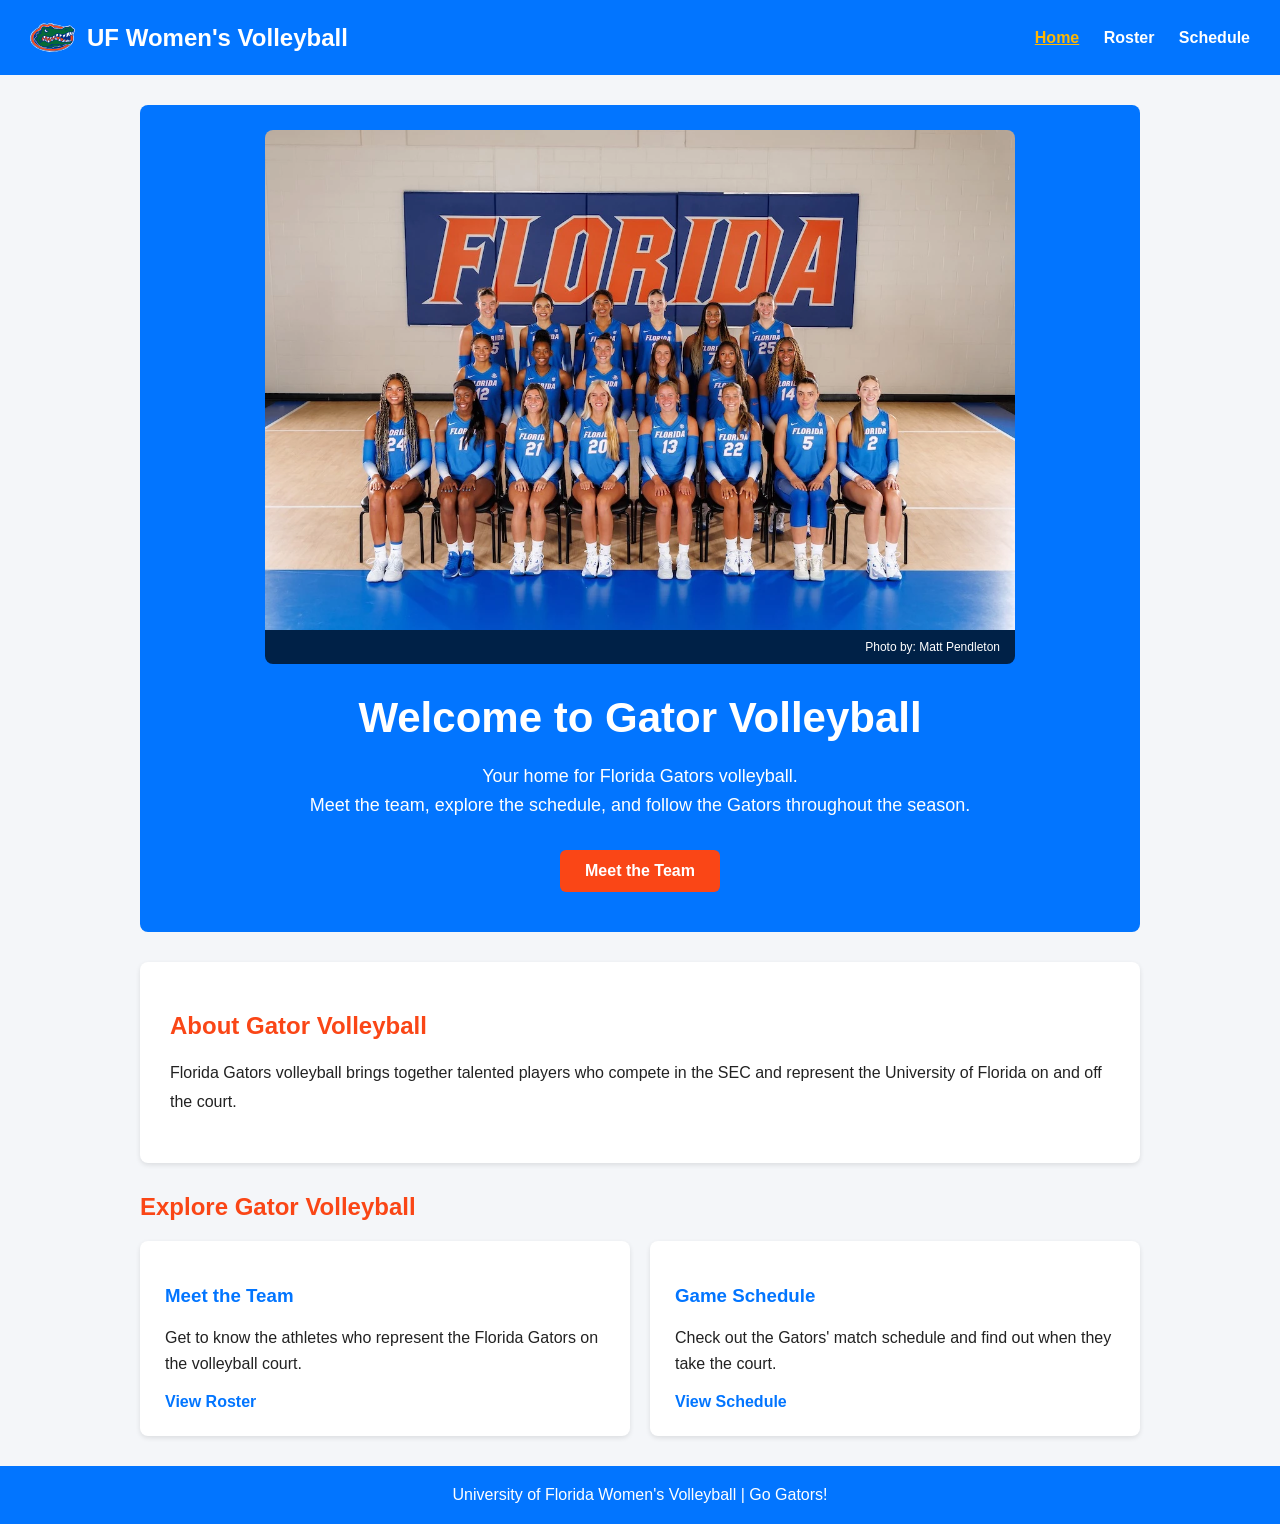
==== index.html @ fd580afe "Complete homepage design and responsive styling" ====
<!DOCTYPE html>
<html lang="en">

<head>
    <meta charset="UTF-8">
    <meta name="viewport" content="width=device-width, initial-scale=1.0">
    <title>Home | UF Women's Volleyball</title>
    <link rel="stylesheet" href="style.css">
</head>

<body>

<header class="header">
    <div class="header__brand">
        <img src="images/gator-logo.svg"
            alt="Florida Gators logo"
            class="header__logo">

        <h1 class="header__title">UF Women's Volleyball</h1>
    </div>

    <nav class="nav">
        <a href="index.html" class="nav__link nav__link--active active">Home</a>
        <a href="roster.html" class="nav__link">Roster</a>
        <a href="schedule.html" class="nav__link">Schedule</a>
    </nav>
</header>

    <main class="home">

        <section class="hero">
            <figure class="hero__figure">
                <img src="images/volleyball-hero.jpg"
                    alt="University of Florida women's volleyball team posing together on the court"
                    class="hero__image">
                <figcaption class="hero__caption">
                    Photo by: Matt Pendleton
                </figcaption>
            </figure>

            <h2 class="hero__title">Welcome to Gator Volleyball</h2>

            <p class="hero__description">
                Your home for Florida Gators volleyball.
                <br>
                Meet the team, explore the schedule, and follow the Gators throughout the season.
            </p>

            <a href="roster.html" class="hero__button">Meet the Team</a>
        </section>

        <section class="about">
            <h2 class="about__title">About Gator Volleyball</h2>
            <p class="about__description">
                Florida Gators volleyball brings together talented players who compete in the SEC and represent the
                University of Florida on and off the court.
            </p>
        </section>

        <section class="explore">
            <h2 class="explore__title">Explore Gator Volleyball</h2>

            <div class="explore__container">

                <article class="explore__card">
                    <h3 class="explore__card-title">Meet the Team</h3>
                    <p class="explore__card-description">
                        Get to know the athletes who represent the
                        Florida Gators on the volleyball court.
                    </p>
                    <a href="roster.html" class="explore__link">
                        View Roster
                    </a>
                </article>

                <article class="explore__card">
                    <h3 class="explore__card-title">Game Schedule</h3>
                    <p class="explore__card-description">
                        Check out the Gators' match schedule and
                        find out when they take the court.
                    </p>
                    <a href="schedule.html" class="explore__link">
                        View Schedule
                    </a>
                </article>

            </div>
        </section>

    </main>

    <footer class="footer">
        <p class="footer__text">
            University of Florida Women's Volleyball | Go Gators!
        </p>
    </footer>

</body>

</html>
---- style.css ----
/* Basic Page Setup */
body {
  font-family: Arial, sans-serif;
  margin: 0;
  background-color: #f4f6f9;
  color: #222222;
}

/* Header & Top-Right Navigation (Flexbox) */
header {
  background-color: #0275ff; /* Blue from UF's website */
  color: white;
  padding: 15px 30px;
  display: flex;
  justify-content: space-between; /* Pushes title left, nav right */
  align-items: center;
}

header h1 {
  margin: 0;
  font-size: 24px;
}

nav a {
  color: white;
  text-decoration: none;
  margin-left: 20px;
  font-weight: bold;
}

nav a:hover,
nav a.active {
  color: #ffb703; /* not sure what color to highlight when we hover over the tabs */
  text-decoration: underline;
}

/* Main Content Area */
main {
  max-width: 1000px;
  margin: 30px auto;
  padding: 0 20px;
}

/* Player Roster Grid (Flexbox) */
.roster-container {
  display: flex;
  flex-wrap: wrap; /* Drops cards to the next line if screen is narrow */
  gap: 20px;
}

.player-card {
  background-color: white;
  border-radius: 8px;
  padding: 15px;
  width: 220px;
  text-align: center;
  box-shadow: 0 2px 5px rgba(0, 0, 0, 0.1);
}

.player-card img {
  width: 100%;
  height: 220px;
  object-fit: cover; /* Crops photos cleanly without stretching */
  border-radius: 6px;
}

.player-card h3 {
  margin: 10px 0 5px;
  color: #6f89a9;
}

.player-card p {
  margin: 4px 0;
  color: #0275ff;
  font-size: 14px;
}

/* Schedule Table */
table {
  width: 100%;
  border-collapse: collapse;
  background-color: white;
  box-shadow: 0 2px 5px rgba(0, 0, 0, 0.1);
}

th, td {
  padding: 12px 15px;
  text-align: left;
  border-bottom: 1px solid #dddddd;
}

th {
  background-color: #6f89a9;
  color: white;
}

tr:hover {
  background-color: #f1f5f9;
}

/* !! orange color from UF's website not sure where to put this yet !!*/ 
h2 {
    color: #fa4616
}


/* Homepage Styles */

/* Hero Section */
.hero {
  background-color: #0275ff;
  color: white;
  text-align: center;
  padding: 80px 30px;
  border-radius: 8px;
}

.hero__title {
  color: white;
  font-size: 42px;
  margin: 0 0 20px;
  animation: fadeIn 1s ease-in;
}

.hero__description {
  font-size: 18px;
  line-height: 1.6;
  margin-bottom: 30px;
}

.hero__button {
  display: inline-block;
  background-color: #fa4616;
  color: white;
  padding: 12px 25px;
  border-radius: 6px;
  text-decoration: none;
  font-weight: bold;
  transition: background-color 0.3s ease;
}

.hero__button:hover {
  background-color: #c9340e;
}

/* About Section */
.about {
  background-color: white;
  padding: 30px;
  margin: 30px 0;
  border-radius: 8px;
  box-shadow: 0 2px 5px rgba(0, 0, 0, 0.1);
}

.about__description {
  line-height: 1.8;
}

/* Explore Section */
.explore {
  margin: 30px 0;
}

.explore__container {
  display: flex;
  gap: 20px;
}

.explore__card {
  flex: 1;
  background-color: white;
  padding: 25px;
  border-radius: 8px;
  box-shadow: 0 2px 5px rgba(0, 0, 0, 0.1);
  transition: transform 0.3s ease;
}

.explore__card:hover {
  transform: translateY(-5px);
}

.explore__card-title {
  color: #0275ff;
}

.explore__card-description {
  line-height: 1.6;
}

.explore__link {
  display: inline-block;
  color: #0275ff;
  font-weight: bold;
  text-decoration: none;
  transition: color 0.3s ease;
}

.explore__link:hover {
  color: #fa4616;
}

/* Footer */
.footer {
  background-color: #0275ff;
  color: white;
  text-align: center;
  padding: 20px;
}

.footer__text {
  margin: 0;
}

/* Homepage Animation */
@keyframes fadeIn {
  from {
    opacity: 0;
    transform: translateY(15px);
  }

  to {
    opacity: 1;
    transform: translateY(0);
  }
}

/* Tablet Responsive Styles */
@media (max-width: 768px) {
  .header {
    flex-direction: column;
    gap: 15px;
    text-align: center;
  }

  .nav {
    display: flex;
    justify-content: center;
    flex-wrap: wrap;
    gap: 20px;
  }

  .nav__link {
    margin-left: 0;
  }

  .hero__title {
    font-size: 32px;
  }

  .hero {
    padding: 60px 20px;
  }
}

/* Mobile Responsive Styles */
@media (max-width: 480px) {
  .explore__container {
    flex-direction: column;
  }

  .hero__title {
    font-size: 28px;
  }

  .hero__description {
    font-size: 16px;
  }

  .about {
    padding: 20px;
  }
}

/* Accessibility: Reduced Motion */
@media (prefers-reduced-motion: reduce) {
  .hero__title {
    animation: none;
  }

  .hero__button,
  .explore__card,
  .explore__link {
    transition: none;
  }
}
/* Homepage Hero Image */
.hero {
  padding: 25px 0 40px;
  overflow: hidden;
}

.hero__image {
  display: block;
  width: 90%;
  max-width: 750px;
  height: auto;
  margin: 0 auto 30px;
  border-radius: 8px;
}

.hero__title {
  padding: 0 20px;
}

.hero__description {
  padding: 0 20px;
}

/* Hero Photo and Credit */
.hero__figure {
  width: 90%;
  max-width: 750px;
  margin: 0 auto 30px;
}

.hero__image {
  display: block;
  width: 100%;
  height: auto;
  margin: 0;
  border-radius: 8px 8px 0 0;
}

.hero__caption {
  background-color: #002147;
  color: white;
  font-size: 12px;
  text-align: right;
  padding: 10px 15px;
  border-radius: 0 0 8px 8px;
}
/* Header Logo Alignment */
.header {
    display: flex;
    justify-content: space-between;
    align-items: center;
}

.header__brand {
    display: flex;
    align-items: center;
    gap: 12px;
}

.header__logo {
    width: 45px;
    height: 45px;
    object-fit: contain;
    flex-shrink: 0;
}

.header__title {
    font-size: 24px;
    margin: 0;
}
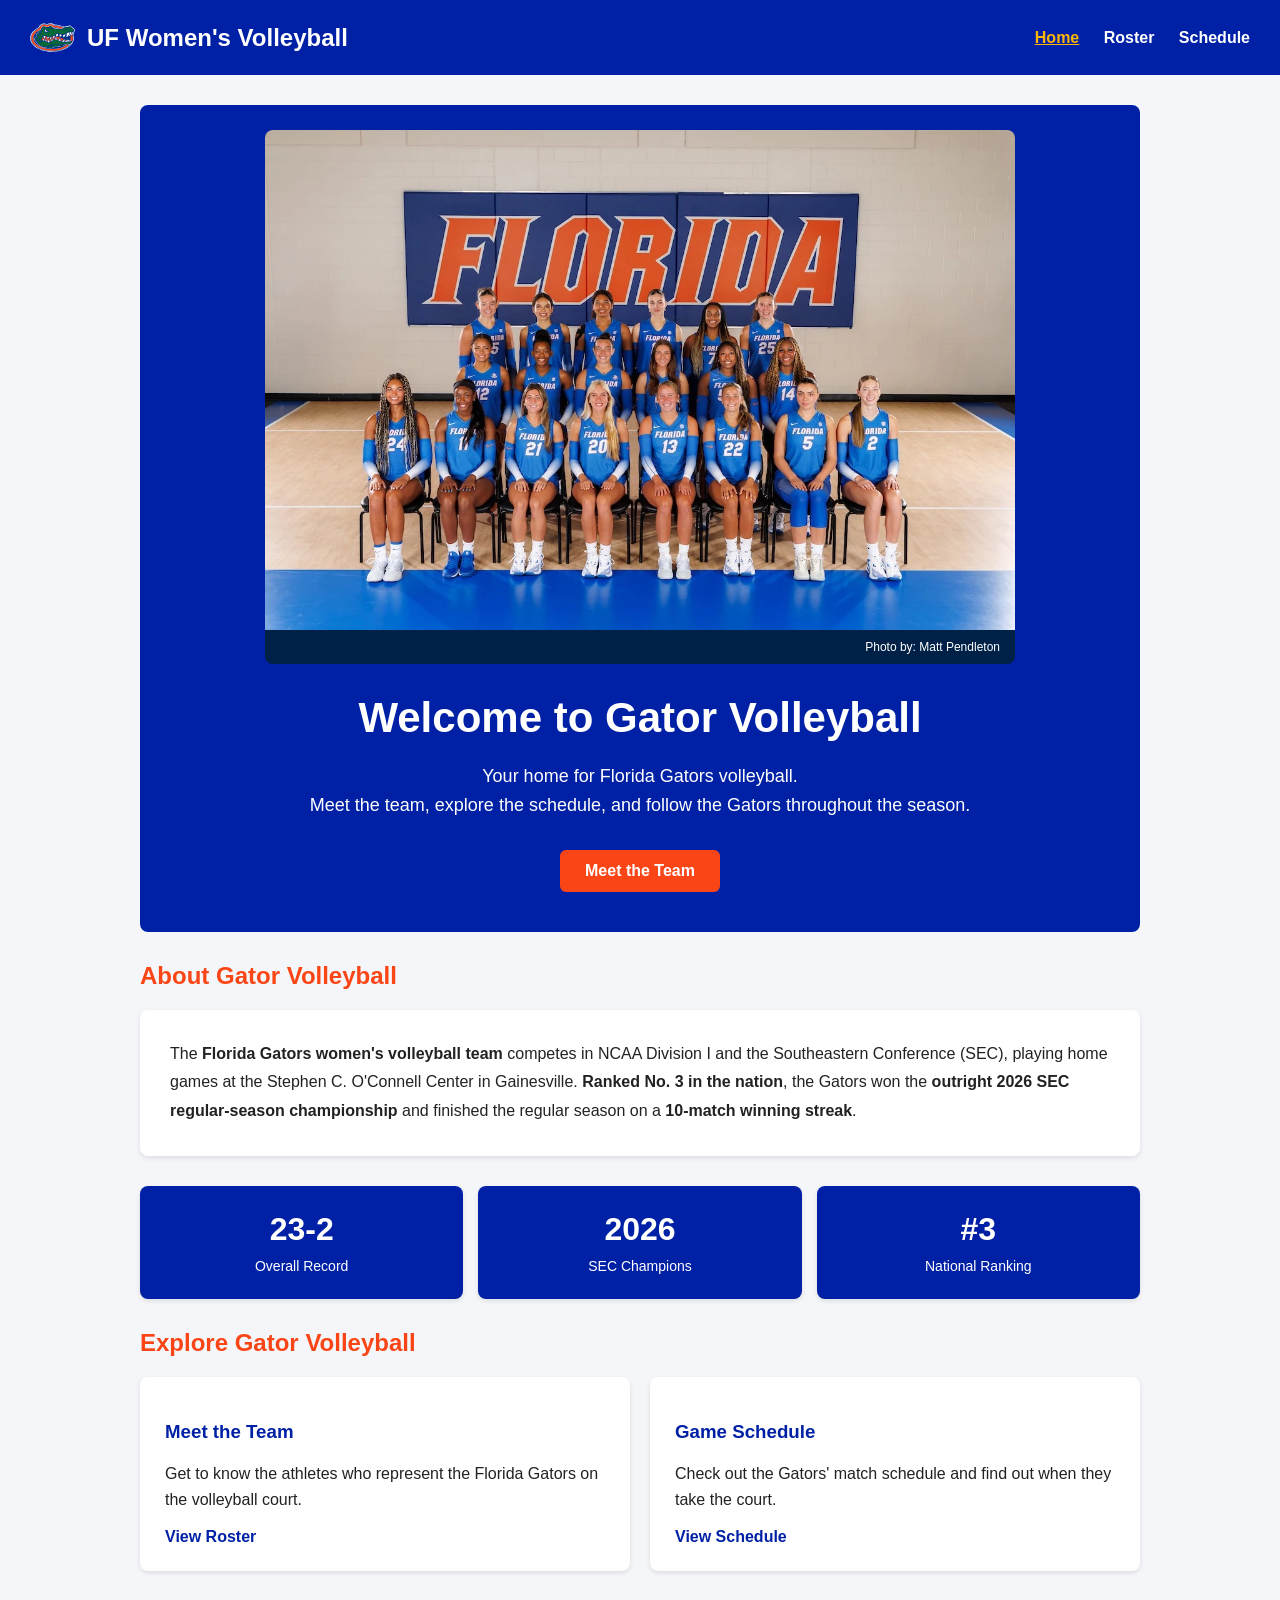
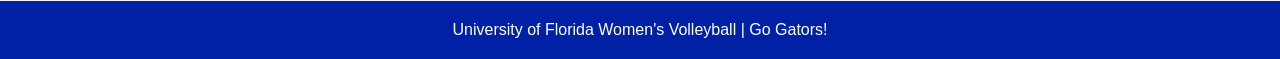
==== commit 7c6cad27: "Update homepage design and responsive styling" ====
--- a/index.html
+++ b/index.html
@@ -10,21 +10,19 @@
 
 <body>
 
-<header class="header">
-    <div class="header__brand">
-        <img src="images/gator-logo.svg"
-            alt="Florida Gators logo"
-            class="header__logo">
+    <header class="header">
+        <div class="header__brand">
+            <img src="images/gator-logo.svg" alt="Florida Gators logo" class="header__logo">
 
-        <h1 class="header__title">UF Women's Volleyball</h1>
-    </div>
+            <h1 class="header__title">UF Women's Volleyball</h1>
+        </div>
 
-    <nav class="nav">
-        <a href="index.html" class="nav__link nav__link--active active">Home</a>
-        <a href="roster.html" class="nav__link">Roster</a>
-        <a href="schedule.html" class="nav__link">Schedule</a>
-    </nav>
-</header>
+        <nav class="nav">
+            <a href="index.html" class="nav__link nav__link--active active">Home</a>
+            <a href="roster.html" class="nav__link">Roster</a>
+            <a href="schedule.html" class="nav__link">Schedule</a>
+        </nav>
+    </header>
 
     <main class="home">
 
@@ -51,10 +49,40 @@
 
         <section class="about">
             <h2 class="about__title">About Gator Volleyball</h2>
-            <p class="about__description">
-                Florida Gators volleyball brings together talented players who compete in the SEC and represent the
-                University of Florida on and off the court.
-            </p>
+
+            <div class="about__card">
+
+                <p class="about__description">
+                    The <strong>Florida Gators women's volleyball team</strong>
+                    competes in NCAA Division I and the Southeastern Conference
+                    (SEC), playing home games at the Stephen C. O'Connell Center
+                    in Gainesville. <strong>Ranked No. 3 in the nation</strong>,
+                    the Gators won the <strong>outright 2026 SEC regular-season
+                        championship</strong> and finished the regular season
+                    on a <strong>10-match winning streak</strong>.
+                </p>
+
+            </div>
+        </section>
+        <section class="stats">
+
+            <div class="stats__container">
+
+                <div class="stats__card">
+                    <h2 class="stats__number">23-2</h2>
+                    <p class="stats__label">Overall Record</p>
+                </div>
+
+                <div class="stats__card">
+                    <h2 class="stats__number">2026</h2>
+                    <p class="stats__label">SEC Champions</p>
+                </div>
+
+                <div class="stats__card">
+                    <h2 class="stats__number">#3</h2>
+                    <p class="stats__label">National Ranking</p>
+                </div>
+            </div>
         </section>
 
         <section class="explore">
--- a/style.css
+++ b/style.css
@@ -8,7 +8,7 @@
 
 /* Header & Top-Right Navigation (Flexbox) */
 header {
-  background-color: #0275ff; /* Blue from UF's website */
+  background-color: #0021a5; /* Blue from UF's website */
   color: white;
   padding: 15px 30px;
   display: flex;
@@ -71,31 +71,44 @@
 
 .player-card p {
   margin: 4px 0;
-  color: #0275ff;
+  color: #0021a5;
   font-size: 14px;
 }
 
 /* Schedule Table */
-table {
+.schedule {
   width: 100%;
   border-collapse: collapse;
   background-color: white;
   box-shadow: 0 2px 5px rgba(0, 0, 0, 0.1);
 }
 
-th, td {
+.schedule__heading,
+.schedule__cell {
   padding: 12px 15px;
   text-align: left;
   border-bottom: 1px solid #dddddd;
 }
 
-th {
+.schedule__heading {
   background-color: #6f89a9;
   color: white;
 }
 
-tr:hover {
+.schedule__row {
+  transition: background-color 0.3s ease;
+}
+
+.schedule__row:hover {
   background-color: #f1f5f9;
+}
+
+@media screen and (max-width: 600px) {
+  .schedule__heading,
+  .schedule__cell {
+    padding: 8px;
+    font-size: 14px;
+  }
 }
 
 /* !! orange color from UF's website not sure where to put this yet !!*/ 
@@ -108,7 +121,7 @@
 
 /* Hero Section */
 .hero {
-  background-color: #0275ff;
+  background-color: #0021a5;
   color: white;
   text-align: center;
   padding: 80px 30px;
@@ -145,16 +158,21 @@
 
 /* About Section */
 .about {
+  margin: 30px 0;
+}
+
+.about__card {
   background-color: white;
   padding: 30px;
-  margin: 30px 0;
   border-radius: 8px;
   box-shadow: 0 2px 5px rgba(0, 0, 0, 0.1);
 }
 
 .about__description {
   line-height: 1.8;
-}
+  margin: 0;
+}
+
 
 /* Explore Section */
 .explore {
@@ -180,7 +198,7 @@
 }
 
 .explore__card-title {
-  color: #0275ff;
+  color: #0021a5;
 }
 
 .explore__card-description {
@@ -189,7 +207,7 @@
 
 .explore__link {
   display: inline-block;
-  color: #0275ff;
+  color: #0021a5;
   font-weight: bold;
   text-decoration: none;
   transition: color 0.3s ease;
@@ -201,7 +219,7 @@
 
 /* Footer */
 .footer {
-  background-color: #0275ff;
+  background-color: #0021a5;
   color: white;
   text-align: center;
   padding: 20px;
@@ -251,7 +269,7 @@
     padding: 60px 20px;
   }
 }
-
+ 
 /* Mobile Responsive Styles */
 @media (max-width: 480px) {
   .explore__container {
@@ -267,9 +285,19 @@
   }
 
   .about {
+    padding: 0;
+  }
+
+  .about__card {
     padding: 20px;
   }
-}
+
+  .about__description {
+    font-size: 15px;
+    line-height: 1.6;
+  }
+}
+
 
 /* Accessibility: Reduced Motion */
 @media (prefers-reduced-motion: reduce) {
@@ -352,4 +380,55 @@
 .header__title {
     font-size: 24px;
     margin: 0;
-}+}
+
+
+/* Volleyball Stats Section */
+.stats {
+  margin: 30px 0;
+}
+
+.stats__container {
+  display: flex;
+  gap: 15px;
+}
+
+.stats__card {
+  flex: 1;
+  background-color: #0021a5;
+  padding: 25px 15px;
+  text-align: center;
+  border-radius: 8px;
+  box-shadow: 0 2px 5px rgba(0, 0, 0, 0.1);
+}
+
+.stats__number {
+  color: white;
+  font-size: 32px;
+  margin: 0 0 10px;
+}
+
+.stats__label {
+  color: white;
+  font-size: 14px;
+  margin: 0;
+}
+
+/* Mobile Stats Layout */
+@media (max-width: 480px) {
+  .stats__container {
+    gap: 8px;
+  }
+
+  .stats__card {
+    padding: 15px 5px;
+  }
+
+  .stats__number {
+    font-size: 24px;
+  }
+
+  .stats__label {
+    font-size: 12px;
+  }
+}
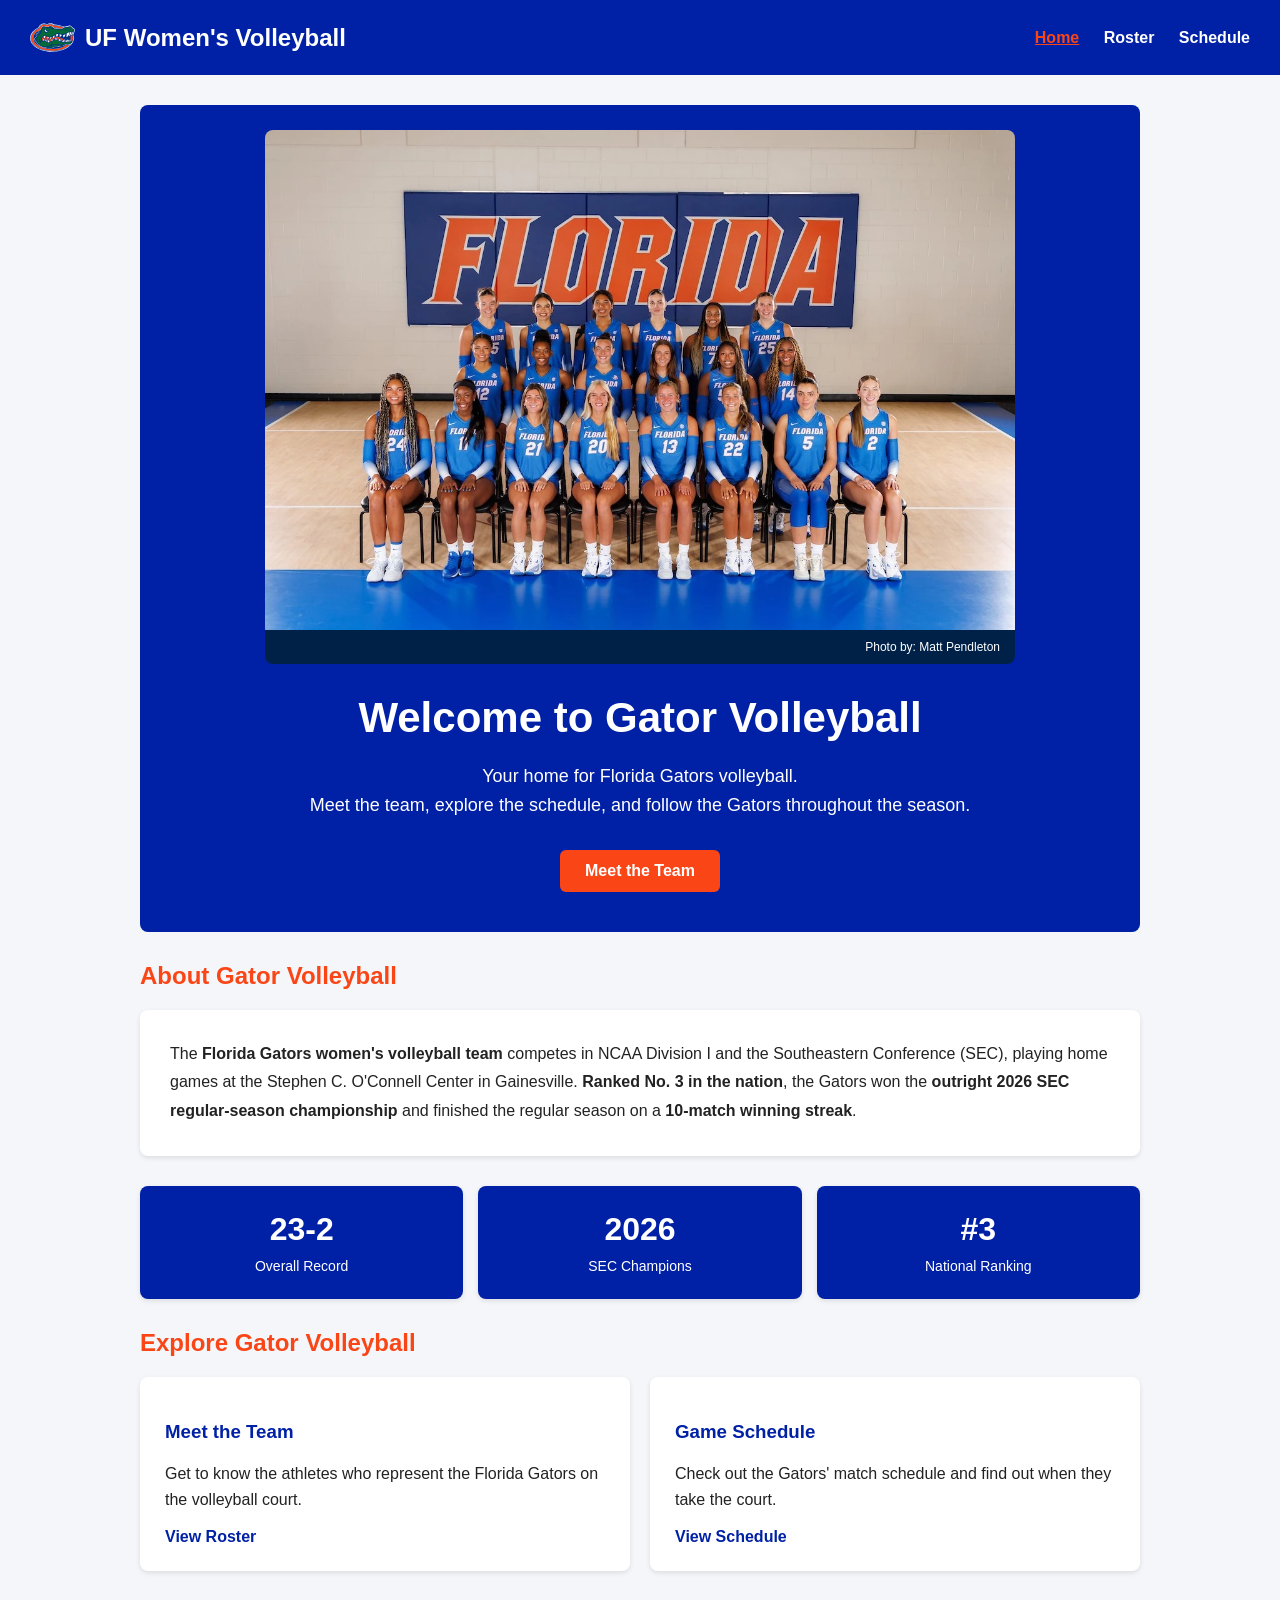
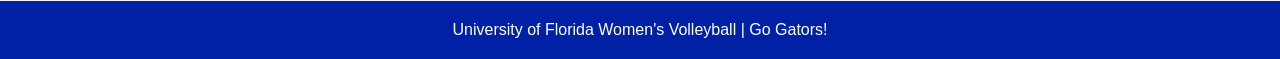
==== commit 02f9ff5e: "Make header logo and title link to homepage" ====
--- a/index.html
+++ b/index.html
@@ -12,9 +12,10 @@
 
     <header class="header">
         <div class="header__brand">
-            <img src="images/gator-logo.svg" alt="Florida Gators logo" class="header__logo">
-
-            <h1 class="header__title">UF Women's Volleyball</h1>
+            <a href="index.html" class="header__home-link">
+                <img src="images/gator-logo.svg" alt="Florida Gators Logo" class="header__logo">
+                <h1 class="header__title">UF Women's Volleyball</h1>
+            </a>
         </div>
 
         <nav class="nav">
--- a/style.css
+++ b/style.css
@@ -8,11 +8,13 @@
 
 /* Header & Top-Right Navigation (Flexbox) */
 header {
-  background-color: #0021a5; /* Blue from UF's website */
+  background-color: #0021a5;
+  /* Blue from UF's website */
   color: white;
   padding: 15px 30px;
   display: flex;
-  justify-content: space-between; /* Pushes title left, nav right */
+  justify-content: space-between;
+  /* Pushes title left, nav right */
   align-items: center;
 }
 
@@ -30,7 +32,8 @@
 
 nav a:hover,
 nav a.active {
-  color: #ffb703; /* not sure what color to highlight when we hover over the tabs */
+  color: #fa4616;
+  /* changed from golden to UF's orange */
   text-decoration: underline;
 }
 
@@ -41,35 +44,83 @@
   padding: 0 20px;
 }
 
-/* Player Roster Grid (Flexbox) */
-.roster-container {
-  display: flex;
-  flex-wrap: wrap; /* Drops cards to the next line if screen is narrow */
+/* Roster Page Layout */
+.roster-page {
+  min-height: 100vh;
+  display: flex;
+  flex-direction: column;
+}
+
+.roster-page main {
+  flex: 1;
+  width: 100%;
+  box-sizing: border-box;
+  margin: 30px auto 0;
+  padding-bottom: 50px;
+}
+
+/* Roster Page Heading */
+.roster-page h2 {
+  color: #fa4616
+    /* UF's orange */
+  ;
+}
+
+/* Roster Page Width */
+.roster-page main {
+  max-width: 1400px;
+}
+
+/* Player and Coach Containers (Flexbox) */
+.roster-container,
+.coaches-container {
+  display: flex;
+  flex-wrap: wrap;
+  justify-content: center;
   gap: 20px;
 }
 
-.player-card {
+/* Coaching Staff Section */
+.coaches-section {
+  margin-top: 30px;
+}
+
+h2 {
+  color: #fa4616;
+}
+
+/* Player and Coach Cards */
+.player-card,
+.coaches-card {
   background-color: white;
   border-radius: 8px;
   padding: 15px;
   width: 220px;
+  box-sizing: border-box;
   text-align: center;
-  box-shadow: 0 2px 5px rgba(0, 0, 0, 0.1);
-}
-
-.player-card img {
+  box-shadow: 0 2px 5px rgba(8, 8, 8, 0.877);
+}
+
+/* Player and Coach Images */
+.player-card img,
+.coaches-card img {
   width: 100%;
   height: 220px;
-  object-fit: cover; /* Crops photos cleanly without stretching */
+  object-fit: cover;
+  /* Crops photos cleanly without stretching */
   border-radius: 6px;
 }
 
-.player-card h3 {
+/* Player and Coach Names */
+.player-card h3,
+.coaches-card h3 {
   margin: 10px 0 5px;
-  color: #6f89a9;
-}
-
-.player-card p {
+  color: #fa4616;
+}
+
+/* Player and Coach Information */
+.player-card p,
+.coaches-card p {
   margin: 4px 0;
   color: #0021a5;
   font-size: 14px;
@@ -81,6 +132,37 @@
   border-collapse: collapse;
   background-color: white;
   box-shadow: 0 2px 5px rgba(0, 0, 0, 0.1);
+  border-radius: 8px;
+  overflow: hidden;
+  animation: slideIn 0.6s ease-out;
+}
+
+.schedule caption {
+  text-align: left;
+  font-weight: bold;
+  padding-bottom: 8px;
+}
+
+@keyframes slideIn {
+  from {
+    opacity: 0;
+    transform: translateX(-20px);
+  }
+
+  to {
+    opacity: 1;
+    transform: translateX(0);
+  }
+}
+
+@media (prefers-reduced-motion: reduce) {
+  .schedule {
+    animation: none;
+  }
+
+  .schedule__row {
+    transition: none;
+  }
 }
 
 .schedule__heading,
@@ -91,7 +173,7 @@
 }
 
 .schedule__heading {
-  background-color: #6f89a9;
+  background-color: #0021a5;
   color: white;
 }
 
@@ -103,19 +185,167 @@
   background-color: #f1f5f9;
 }
 
+.schedule__badge {
+  display: inline-block;
+  padding: 4px 12px;
+  border-radius: 12px;
+  color: white;
+  font-weight: bold;
+}
+
+.schedule__badge--win {
+  background-color: #2e7d32;
+}
+
+.schedule__badge--upcoming {
+  background-color: #c2410c;
+}
+
+.schedule__badge--home {
+  background-color: #0021a5;
+}
+
+.schedule__badge--away {
+  background-color: #6b7280;
+}
+
+.schedule__badge--home,
+.schedule__badge--away {
+  display: block;
+  width: fit-content;
+  margin-top: 4px;
+}
+
+.schedule__row--upcoming {
+  background-color: #fff3ee;
+  border-left: 4px solid #fa4616;
+  font-weight: bold;
+}
+
+/* Schedule Page Layout (keeps footer at the bottom) */
+.schedule-page {
+  min-height: 100vh;
+  display: flex;
+  flex-direction: column;
+}
+
+.schedule-page main {
+  flex: 1;
+  width: 100%;
+  box-sizing: border-box;
+}
+
+/* Schedule Photo Banner */
+.schedule-banner {
+  margin: 0 0 24px;
+  border-radius: 8px;
+  overflow: hidden;
+}
+
+.schedule-banner__image {
+  display: block;
+  width: 100%;
+  max-width: 100%;
+  height: 300px;
+  object-fit: cover;
+  object-position: center 25%;
+}
+
+.schedule-banner__caption {
+  background-color: #0021a5;
+  color: white;
+  font-size: 13px;
+  text-align: right;
+  padding: 8px 15px;
+}
+
+/* Next Match Card */
+.next-match {
+  background-color: #0021a5;
+  color: white;
+  border-left: 6px solid #fa4616;
+  border-radius: 8px;
+  padding: 20px 24px;
+  margin-bottom: 24px;
+}
+
+.next-match__label {
+  margin: 0 0 12px;
+  font-size: 13px;
+  letter-spacing: 1px;
+  text-transform: uppercase;
+  color: #ffb703;
+}
+
+.next-match__content {
+  display: flex;
+  justify-content: space-between;
+  align-items: center;
+  flex-wrap: wrap;
+  gap: 16px;
+}
+
+.next-match__teams {
+  display: flex;
+  align-items: center;
+  gap: 12px;
+}
+
+.next-match__logo {
+  width: 48px;
+  height: 48px;
+}
+
+.next-match__team {
+  font-size: 22px;
+  font-weight: bold;
+}
+
+.next-match__vs {
+  font-size: 14px;
+  color: #b5d4f4;
+}
+
+.next-match__date {
+  margin: 0;
+  font-weight: bold;
+}
+
+.next-match__place {
+  margin: 4px 0 0;
+  font-size: 14px;
+  color: #dbe4ff;
+}
+
+.schedule__logo {
+  width: 80px;
+  height: 80px;
+  vertical-align: middle;
+  margin-right: 8px;
+}
+
 @media screen and (max-width: 600px) {
+
   .schedule__heading,
   .schedule__cell {
     padding: 8px;
     font-size: 14px;
   }
-}
-
-/* !! orange color from UF's website not sure where to put this yet !!*/ 
-h2 {
-    color: #fa4616
-}
-
+
+  .schedule {
+    display: block;
+    overflow-x: auto;
+  }
+
+  .schedule__logo {
+    width: 40px;
+    height: 40px;
+  }
+
+  .schedule-banner__image {
+    height: 200px;
+  }
+}
 
 /* Homepage Styles */
 
@@ -269,7 +499,7 @@
     padding: 60px 20px;
   }
 }
- 
+
 /* Mobile Responsive Styles */
 @media (max-width: 480px) {
   .explore__container {
@@ -311,6 +541,7 @@
     transition: none;
   }
 }
+
 /* Homepage Hero Image */
 .hero {
   padding: 25px 0 40px;
@@ -357,31 +588,31 @@
   padding: 10px 15px;
   border-radius: 0 0 8px 8px;
 }
+
 /* Header Logo Alignment */
 .header {
-    display: flex;
-    justify-content: space-between;
-    align-items: center;
+  display: flex;
+  justify-content: space-between;
+  align-items: center;
 }
 
 .header__brand {
-    display: flex;
-    align-items: center;
-    gap: 12px;
+  display: flex;
+  align-items: center;
+  gap: 12px;
 }
 
 .header__logo {
-    width: 45px;
-    height: 45px;
-    object-fit: contain;
-    flex-shrink: 0;
+  width: 45px;
+  height: 45px;
+  object-fit: contain;
+  flex-shrink: 0;
 }
 
 .header__title {
-    font-size: 24px;
-    margin: 0;
-}
-
+  font-size: 24px;
+  margin: 0;
+}
 
 /* Volleyball Stats Section */
 .stats {
@@ -432,3 +663,25 @@
     font-size: 12px;
   }
 }
+
+/* Clickable homepage header */
+.header__home-link {
+  display: flex;
+  align-items: center;
+  gap: 10px;
+  text-decoration: none;
+  color: inherit;
+}
+
+.header__home-link .header__logo {
+  width: 45px;
+  height: 45px;
+  flex-shrink: 0;
+  object-fit: contain;
+}
+
+.header__home-link .header__title {
+  margin: 0;
+  color: white;
+  text-decoration: none;
+}
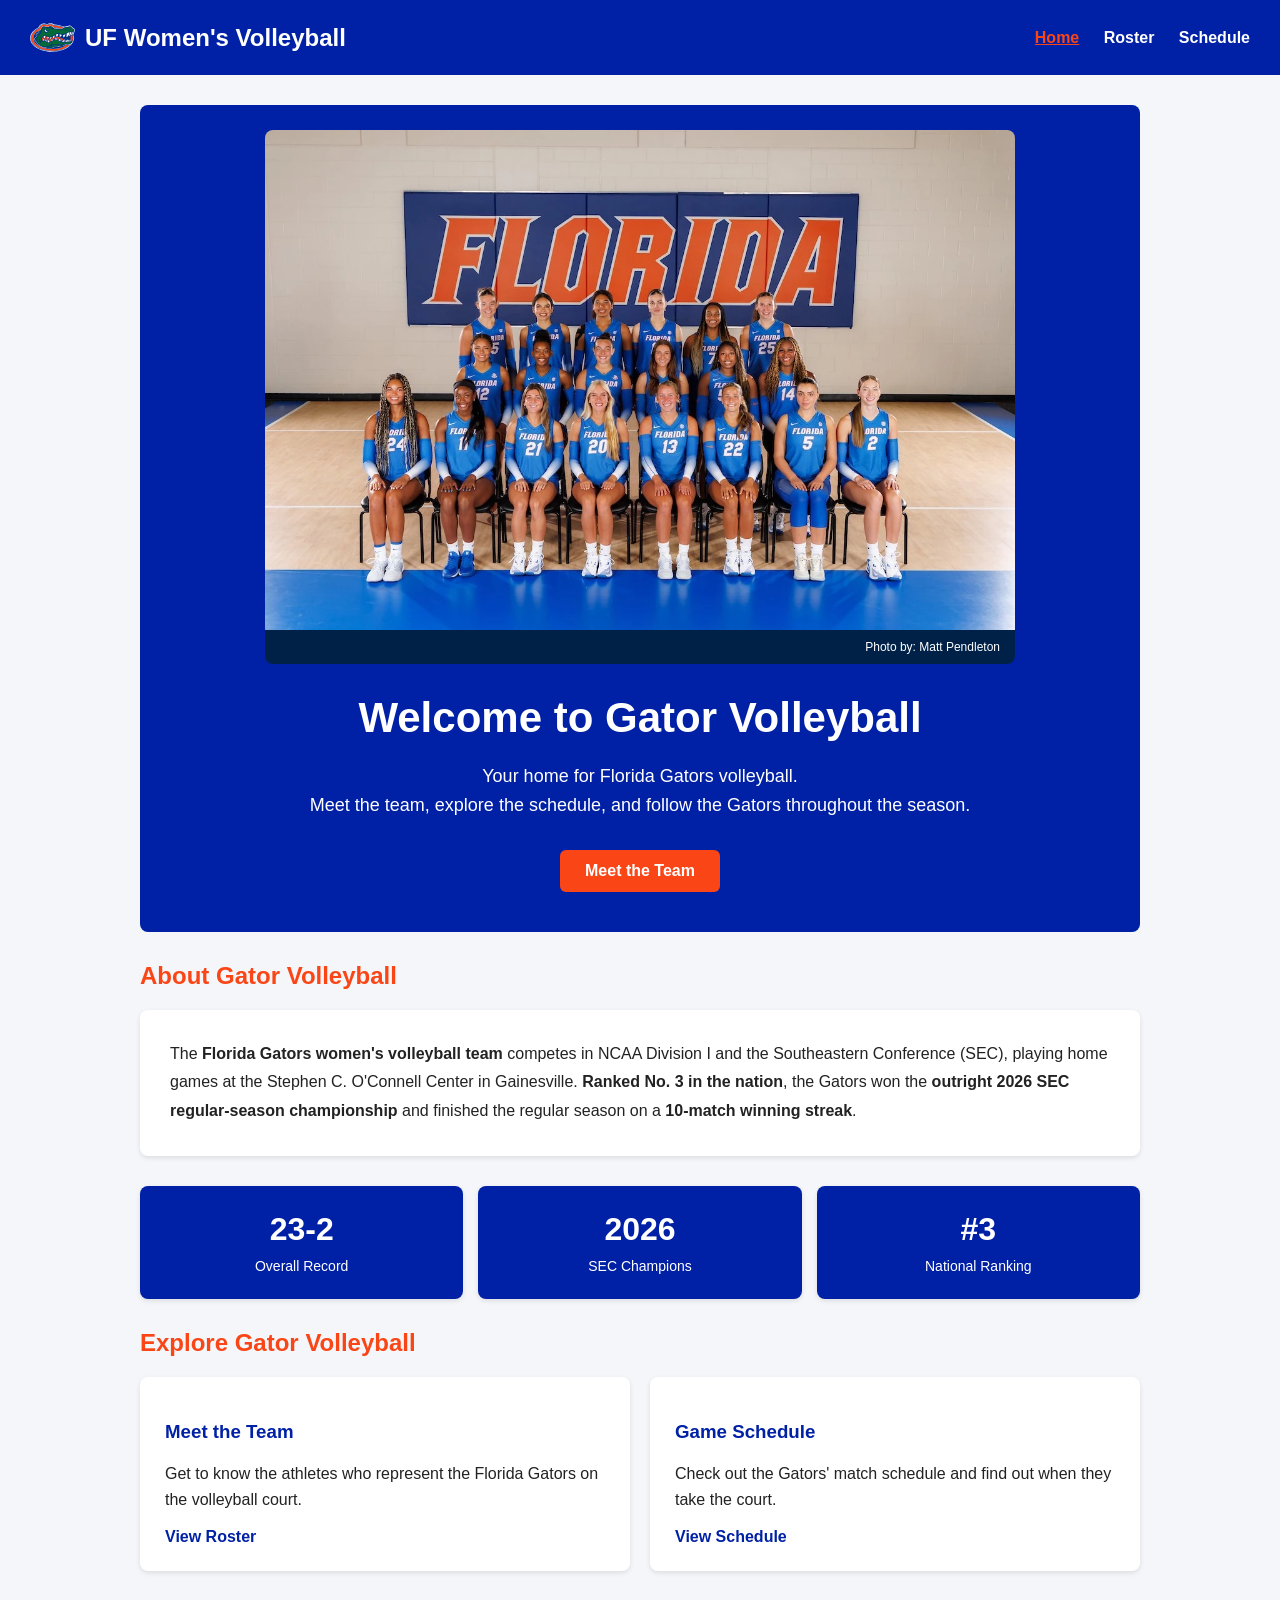
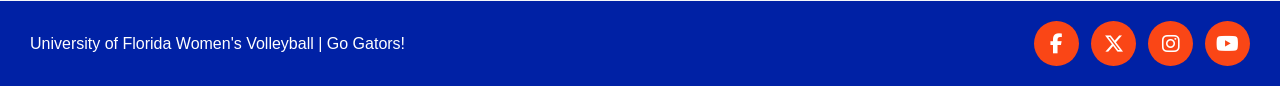
==== commit 698e0ee3: "Add social media icons to website footer" ====
--- a/index.html
+++ b/index.html
@@ -6,6 +6,8 @@
     <meta name="viewport" content="width=device-width, initial-scale=1.0">
     <title>Home | UF Women's Volleyball</title>
     <link rel="stylesheet" href="style.css">
+    <link rel="stylesheet" href="https://cdnjs.cloudflare.com/ajax/libs/font-awesome/6.7.2/css/all.min.css">
+
 </head>
 
 <body>
@@ -118,10 +120,33 @@
 
     </main>
 
+
     <footer class="footer">
         <p class="footer__text">
             University of Florida Women's Volleyball | Go Gators!
         </p>
+
+        <div class="footer__socials">
+            <a href="https://www.facebook.com/GatorsVB/" class="footer__social-link"
+                aria-label="Florida Gators Volleyball Facebook" target="_blank" rel="noopener noreferrer">
+                <i class="fa-brands fa-facebook-f"></i>
+            </a>
+
+            <a href="https://x.com/GatorsVB" class="footer__social-link" aria-label="Florida Gators Volleyball X"
+                target="_blank" rel="noopener noreferrer">
+                <i class="fa-brands fa-x-twitter"></i>
+            </a>
+
+            <a href="https://www.instagram.com/gatorsvb/?hl=en" class="footer__social-link"
+                aria-label="Florida Gators Volleyball Instagram" target="_blank" rel="noopener noreferrer">
+                <i class="fa-brands fa-instagram"></i>
+            </a>
+
+            <a href="https://www.youtube.com/c/FloridaGators" class="footer__social-link"
+                aria-label="Florida Gators YouTube" target="_blank" rel="noopener noreferrer">
+                <i class="fa-brands fa-youtube"></i>
+            </a>
+        </div>
     </footer>
 
 </body>
--- a/style.css
+++ b/style.css
@@ -447,16 +447,68 @@
   color: #fa4616;
 }
 
+
 /* Footer */
 .footer {
   background-color: #0021a5;
   color: white;
-  text-align: center;
-  padding: 20px;
+  padding: 20px 30px;
+  display: flex;
+  justify-content: space-between;
+  align-items: center;
+  gap: 20px;
 }
 
 .footer__text {
   margin: 0;
+  text-align: left;
+}
+
+.footer__socials {
+  display: flex;
+  align-items: center;
+  gap: 12px;
+}
+
+.footer__social-link {
+  display: flex;
+  align-items: center;
+  justify-content: center;
+  width: 45px;
+  height: 45px;
+  background-color: #fa4616;
+  color: white;
+  border-radius: 50%;
+  text-decoration: none;
+  font-size: 20px;
+  transition: transform 0.3s ease;
+}
+
+.footer__social-link:hover {
+  transform: scale(1.1);
+}
+
+.footer__social-link:focus-visible {
+  outline: 3px solid white;
+  outline-offset: 3px;
+}
+
+/* Mobile Footer */
+@media (max-width: 600px) {
+  .footer {
+    flex-direction: column;
+    text-align: center;
+  }
+
+  .footer__text {
+    text-align: center;
+  }
+}
+
+@media (prefers-reduced-motion: reduce) {
+  .footer__social-link {
+    transition: none;
+  }
 }
 
 /* Homepage Animation */
@@ -684,4 +736,4 @@
   margin: 0;
   color: white;
   text-decoration: none;
-}
+}
